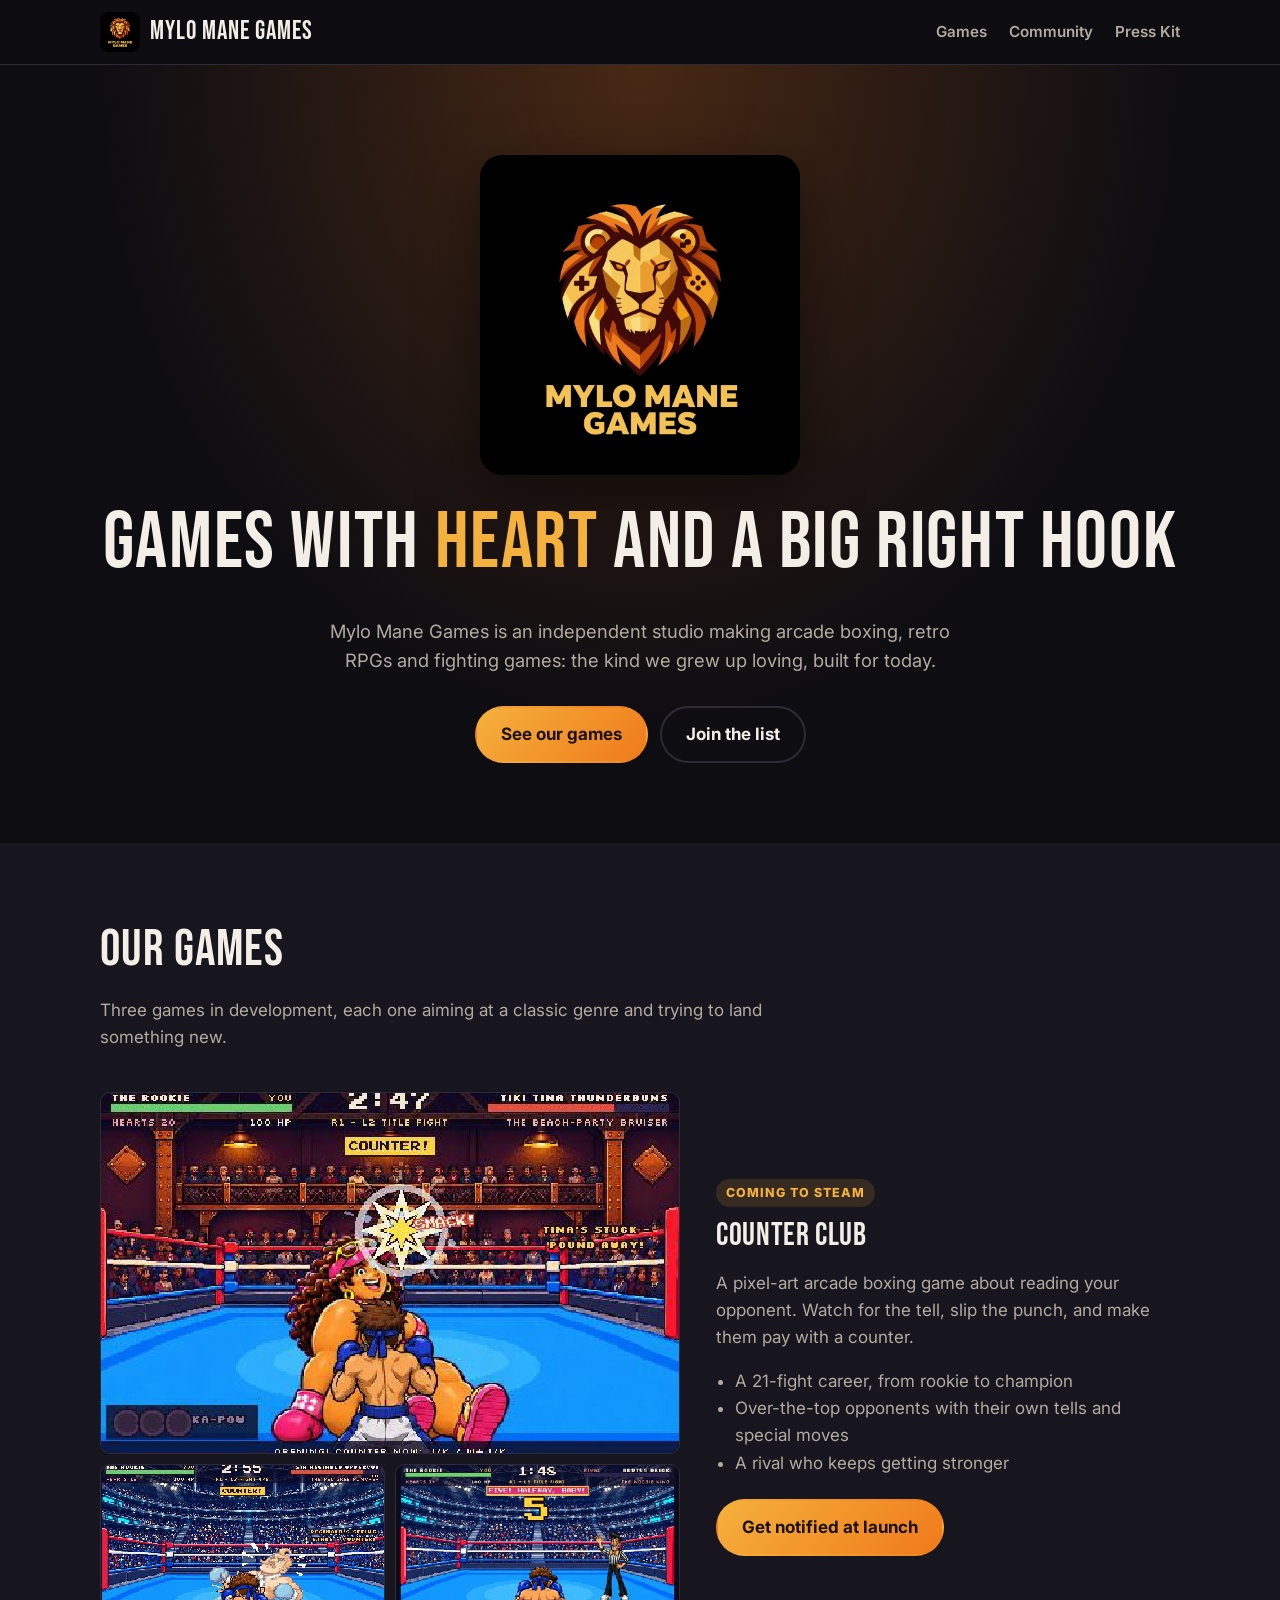
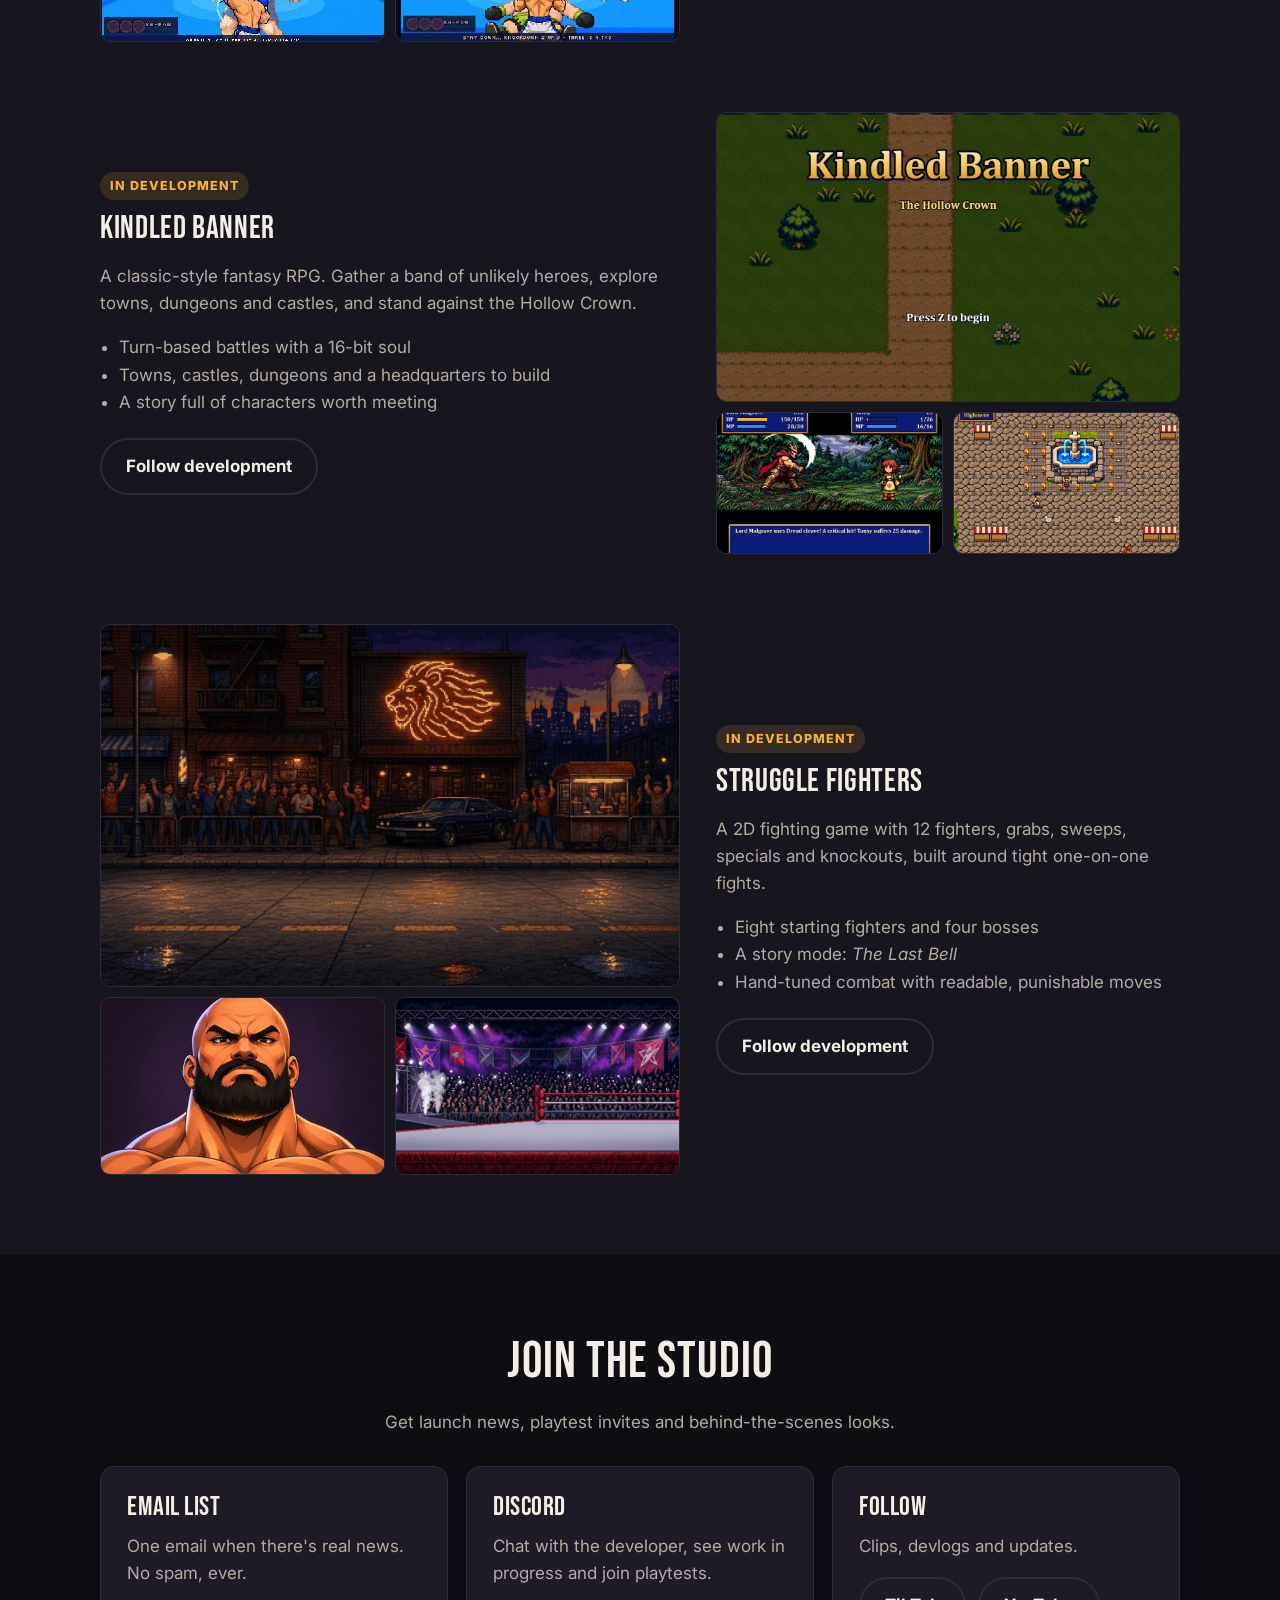
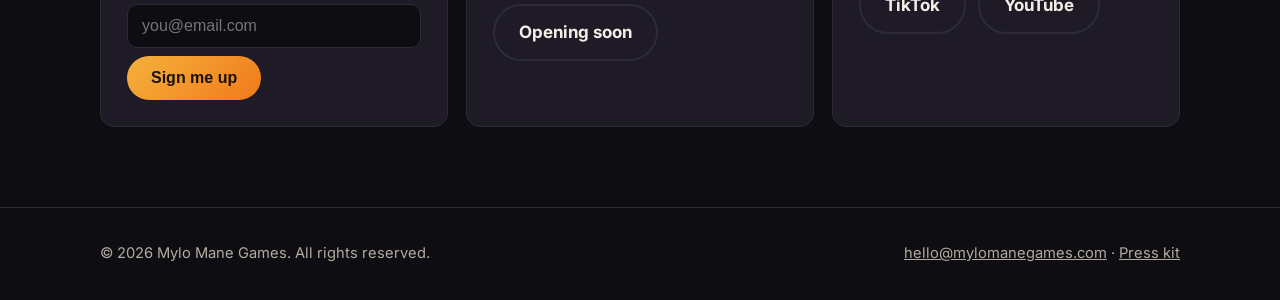
==== index.html @ 2e09aabf "Studio website first draft: home page, press kit, game screenshots Co-Authored-By: Claude Opus 5.5 <" ====
<!doctype html>
<html lang="en">
<head>
  <meta charset="utf-8">
  <meta name="viewport" content="width=device-width, initial-scale=1">
  <title>Mylo Mane Games: Indie Game Studio</title>
  <meta name="description" content="Mylo Mane Games is an indie studio making arcade boxing, retro RPGs and fighting games. Counter Club is coming to Steam.">
  <meta property="og:title" content="Mylo Mane Games">
  <meta property="og:description" content="Indie studio making arcade boxing, retro RPGs and fighting games.">
  <meta property="og:image" content="https://mylomanegames.com/img/cc-1.jpg">
  <link rel="icon" href="img/logo.png">
  <link rel="preconnect" href="https://fonts.googleapis.com">
  <link href="https://fonts.googleapis.com/css2?family=Bebas+Neue&family=Inter:wght@400;600;700;800&display=swap" rel="stylesheet">
  <link rel="stylesheet" href="styles.css">
</head>
<body>
  <header class="nav">
    <div class="wrap">
      <a class="brand" href="#top"><img src="img/logo.png" alt="">Mylo Mane Games</a>
      <nav>
        <a href="#games">Games</a>
        <a href="#join" class="opt">Community</a>
        <a href="presskit.html">Press Kit</a>
      </nav>
    </div>
  </header>

  <main id="top">
    <section class="hero">
      <div class="wrap">
        <img class="logo" src="img/logo.png" alt="Mylo Mane Games logo">
        <h1>Games with <span>heart</span> and a big right hook</h1>
        <p>Mylo Mane Games is an independent studio making arcade boxing, retro RPGs and fighting games: the kind we grew up loving, built for today.</p>
        <div class="btns">
          <a class="btn primary" href="#games">See our games</a>
          <a class="btn ghost" href="#join">Join the list</a>
        </div>
      </div>
    </section>

    <section id="games" class="alt">
      <div class="wrap">
        <h2>Our games</h2>
        <p class="lead">Three games in development, each one aiming at a classic genre and trying to land something new.</p>

        <article class="game">
          <div class="shots">
            <img class="pixel" src="img/cc-1.jpg" alt="Counter Club: the Rookie counters Tiki Tina Thunderbuns">
            <img class="pixel" src="img/cc-2.jpg" alt="Counter Club: landing a counter on Sir Reginald Uppercut">
            <img class="pixel" src="img/cc-3.jpg" alt="Counter Club: a knockdown count in a title fight">
          </div>
          <div>
            <span class="tag">Coming to Steam</span>
            <h3>Counter Club</h3>
            <p>A pixel-art arcade boxing game about reading your opponent. Watch for the tell, slip the punch, and make them pay with a counter.</p>
            <ul>
              <li>A 21-fight career, from rookie to champion</li>
              <li>Over-the-top opponents with their own tells and special moves</li>
              <li>A rival who keeps getting stronger</li>
            </ul>
            <a class="btn primary" href="#join">Get notified at launch</a>
          </div>
        </article>

        <article class="game flip">
          <div class="shots">
            <img src="img/kb-1.jpg" alt="Kindled Banner title screen">
            <img src="img/kb-2.jpg" alt="Kindled Banner: a battle against Lord Malgrave">
            <img src="img/kb-3.jpg" alt="Kindled Banner: the town square of Highmere">
          </div>
          <div>
            <span class="tag">In development</span>
            <h3>Kindled Banner</h3>
            <p>A classic-style fantasy RPG. Gather a band of unlikely heroes, explore towns, dungeons and castles, and stand against the Hollow Crown.</p>
            <ul>
              <li>Turn-based battles with a 16-bit soul</li>
              <li>Towns, castles, dungeons and a headquarters to build</li>
              <li>A story full of characters worth meeting</li>
            </ul>
            <a class="btn ghost" href="#join">Follow development</a>
          </div>
        </article>

        <article class="game">
          <div class="shots">
            <img src="img/sf-1.jpg" alt="Struggle Fighters stage">
            <img src="img/sf-2.jpg" alt="Mylo Mane, Struggle Fighters">
            <img src="img/sf-3.jpg" alt="Struggle Fighters stage">
          </div>
          <div>
            <span class="tag">In development</span>
            <h3>Struggle Fighters</h3>
            <p>A 2D fighting game with 12 fighters, grabs, sweeps, specials and knockouts, built around tight one-on-one fights.</p>
            <ul>
              <li>Eight starting fighters and four bosses</li>
              <li>A story mode: <em>The Last Bell</em></li>
              <li>Hand-tuned combat with readable, punishable moves</li>
            </ul>
            <a class="btn ghost" href="#join">Follow development</a>
          </div>
        </article>
      </div>
    </section>

    <section id="join" class="join">
      <div class="wrap">
        <h2>Join the studio</h2>
        <p class="lead" style="margin:0 auto">Get launch news, playtest invites and behind-the-scenes looks.</p>
        <div class="join-grid">
          <div class="panel">
            <h3>Email list</h3>
            <p>One email when there's real news. No spam, ever.</p>
            <!-- SIGNUP-FORM: replace with the email service form once the account exists -->
            <form class="signup" action="mailto:hello@mylomanegames.com?subject=Add%20me%20to%20the%20list" method="post" enctype="text/plain">
              <input type="email" name="email" placeholder="you@email.com" required aria-label="Email address">
              <button class="btn primary" type="submit">Sign me up</button>
            </form>
          </div>
          <div class="panel">
            <h3>Discord</h3>
            <p>Chat with the developer, see work in progress and join playtests.</p>
            <!-- DISCORD-LINK -->
            <a class="btn ghost" href="#" aria-disabled="true">Opening soon</a>
          </div>
          <div class="panel">
            <h3>Follow</h3>
            <p>Clips, devlogs and updates.</p>
            <div class="btns" style="justify-content:flex-start">
              <a class="btn ghost" href="https://www.tiktok.com/" rel="noopener">TikTok</a>
              <a class="btn ghost" href="https://www.youtube.com/" rel="noopener">YouTube</a>
            </div>
          </div>
        </div>
      </div>
    </section>
  </main>

  <footer>
    <div class="wrap">
      <span>© 2026 Mylo Mane Games. All rights reserved.</span>
      <span><a href="mailto:hello@mylomanegames.com">hello@mylomanegames.com</a> · <a href="presskit.html">Press kit</a></span>
    </div>
  </footer>
</body>
</html>
---- styles.css ----
:root {
  --bg: #0e0d12;
  --bg2: #17151d;
  --card: #1e1b26;
  --line: #2e2a38;
  --text: #f3eee6;
  --muted: #b3aba0;
  --gold: #f5b13d;
  --orange: #f07a1a;
  --radius: 14px;
}
* { box-sizing: border-box; }
html { scroll-behavior: smooth; }
body {
  margin: 0; background: var(--bg); color: var(--text);
  font-family: "Inter", system-ui, -apple-system, Segoe UI, Roboto, sans-serif;
  line-height: 1.6; font-size: 17px;
}
img { max-width: 100%; display: block; }
a { color: var(--gold); }
h1, h2, h3 { font-family: "Bebas Neue", "Inter", sans-serif; letter-spacing: .02em; line-height: 1.05; margin: 0 0 .4em; font-weight: 400; }
h2 { font-size: clamp(2.2rem, 5vw, 3.2rem); }
h3 { font-size: 2rem; }
.wrap { max-width: 1120px; margin: 0 auto; padding: 0 20px; }

/* nav */
.nav { position: sticky; top: 0; z-index: 10; background: rgba(14,13,18,.88); backdrop-filter: blur(10px); border-bottom: 1px solid var(--line); }
.nav .wrap { display: flex; align-items: center; justify-content: space-between; height: 64px; gap: 16px; }
.brand { display: flex; align-items: center; gap: 10px; text-decoration: none; color: var(--text); font-family: "Bebas Neue", sans-serif; font-size: 1.6rem; letter-spacing: .04em; }
.brand img { width: 40px; height: 40px; border-radius: 8px; object-fit: cover; }
.nav nav { display: flex; gap: 22px; }
.nav nav a { color: var(--muted); text-decoration: none; font-weight: 600; font-size: .95rem; }
.nav nav a:hover { color: var(--text); }
@media (max-width: 640px) { .nav nav a.opt { display: none; } .nav nav { gap: 14px; } }

/* hero */
.hero { position: relative; overflow: hidden; padding: 90px 0 80px; text-align: center;
  background: radial-gradient(ellipse at 50% 0%, rgba(240,122,26,.25), transparent 60%), var(--bg); }
.hero .logo { width: min(320px, 70vw); margin: 0 auto 26px; border-radius: 22px; box-shadow: 0 20px 60px rgba(0,0,0,.5); }
.hero h1 { font-size: clamp(2.8rem, 8vw, 5rem); }
.hero h1 span { color: var(--gold); }
.hero p { color: var(--muted); max-width: 620px; margin: 0 auto 30px; font-size: 1.15rem; }
.btns { display: flex; gap: 12px; justify-content: center; flex-wrap: wrap; }
.btn { display: inline-block; padding: 13px 24px; border-radius: 999px; font-weight: 700; text-decoration: none; border: 2px solid transparent; }
.btn.primary { background: linear-gradient(135deg, var(--gold), var(--orange)); color: #1a1208; }
.btn.ghost { border-color: var(--line); color: var(--text); }
.btn.ghost:hover { border-color: var(--gold); }

/* sections */
section { padding: 80px 0; }
.alt { background: var(--bg2); }
.lead { color: var(--muted); max-width: 680px; margin-bottom: 40px; }

/* game cards */
.game { display: grid; grid-template-columns: 1.25fr 1fr; gap: 36px; align-items: center; margin-bottom: 70px; }
.game:last-child { margin-bottom: 0; }
.game.flip .shots { order: 2; }
@media (max-width: 860px) { .game { grid-template-columns: 1fr; } .game.flip .shots { order: 0; } }
.shots { display: grid; grid-template-columns: 1fr 1fr; gap: 10px; }
.shots img { border-radius: 10px; border: 1px solid var(--line); width: 100%; aspect-ratio: 16/10; object-fit: cover; }
.shots img:first-child { grid-column: span 2; }
.shots img.pixel { image-rendering: pixelated; }
.tag { display: inline-block; font-size: .78rem; font-weight: 800; text-transform: uppercase; letter-spacing: .08em; padding: 4px 10px; border-radius: 999px; background: rgba(245,177,61,.14); color: var(--gold); margin-bottom: 12px; }
.game p { color: var(--muted); }
.game ul { color: var(--muted); padding-left: 1.1em; margin: 0 0 22px; }

/* join */
.join { text-align: center; }
.join-grid { display: grid; grid-template-columns: repeat(auto-fit, minmax(260px, 1fr)); gap: 18px; margin-top: 30px; text-align: left; }
.panel { background: var(--card); border: 1px solid var(--line); border-radius: var(--radius); padding: 26px; }
.panel h3 { font-size: 1.7rem; }
.panel p { color: var(--muted); margin-top: 0; }
form.signup { display: flex; gap: 8px; flex-wrap: wrap; }
form.signup input { flex: 1 1 180px; padding: 12px 14px; border-radius: 10px; border: 1px solid var(--line); background: var(--bg); color: var(--text); font-size: 1rem; }
form.signup button { border: 0; cursor: pointer; font-size: 1rem; }

footer { border-top: 1px solid var(--line); padding: 34px 0; color: var(--muted); font-size: .92rem; }
footer .wrap { display: flex; justify-content: space-between; flex-wrap: wrap; gap: 14px; }
footer a { color: var(--muted); }

/* press kit */
.facts { display: grid; grid-template-columns: 200px 1fr; gap: 10px 24px; margin: 0 0 30px; }
.facts dt { color: var(--muted); font-weight: 700; }
.facts dd { margin: 0; }
@media (max-width: 600px) { .facts { grid-template-columns: 1fr; } .facts dd { margin-bottom: 10px; } }
.gallery { display: grid; grid-template-columns: repeat(auto-fill, minmax(240px, 1fr)); gap: 12px; }
.gallery a img { border-radius: 10px; border: 1px solid var(--line); aspect-ratio: 16/10; object-fit: cover; width: 100%; }
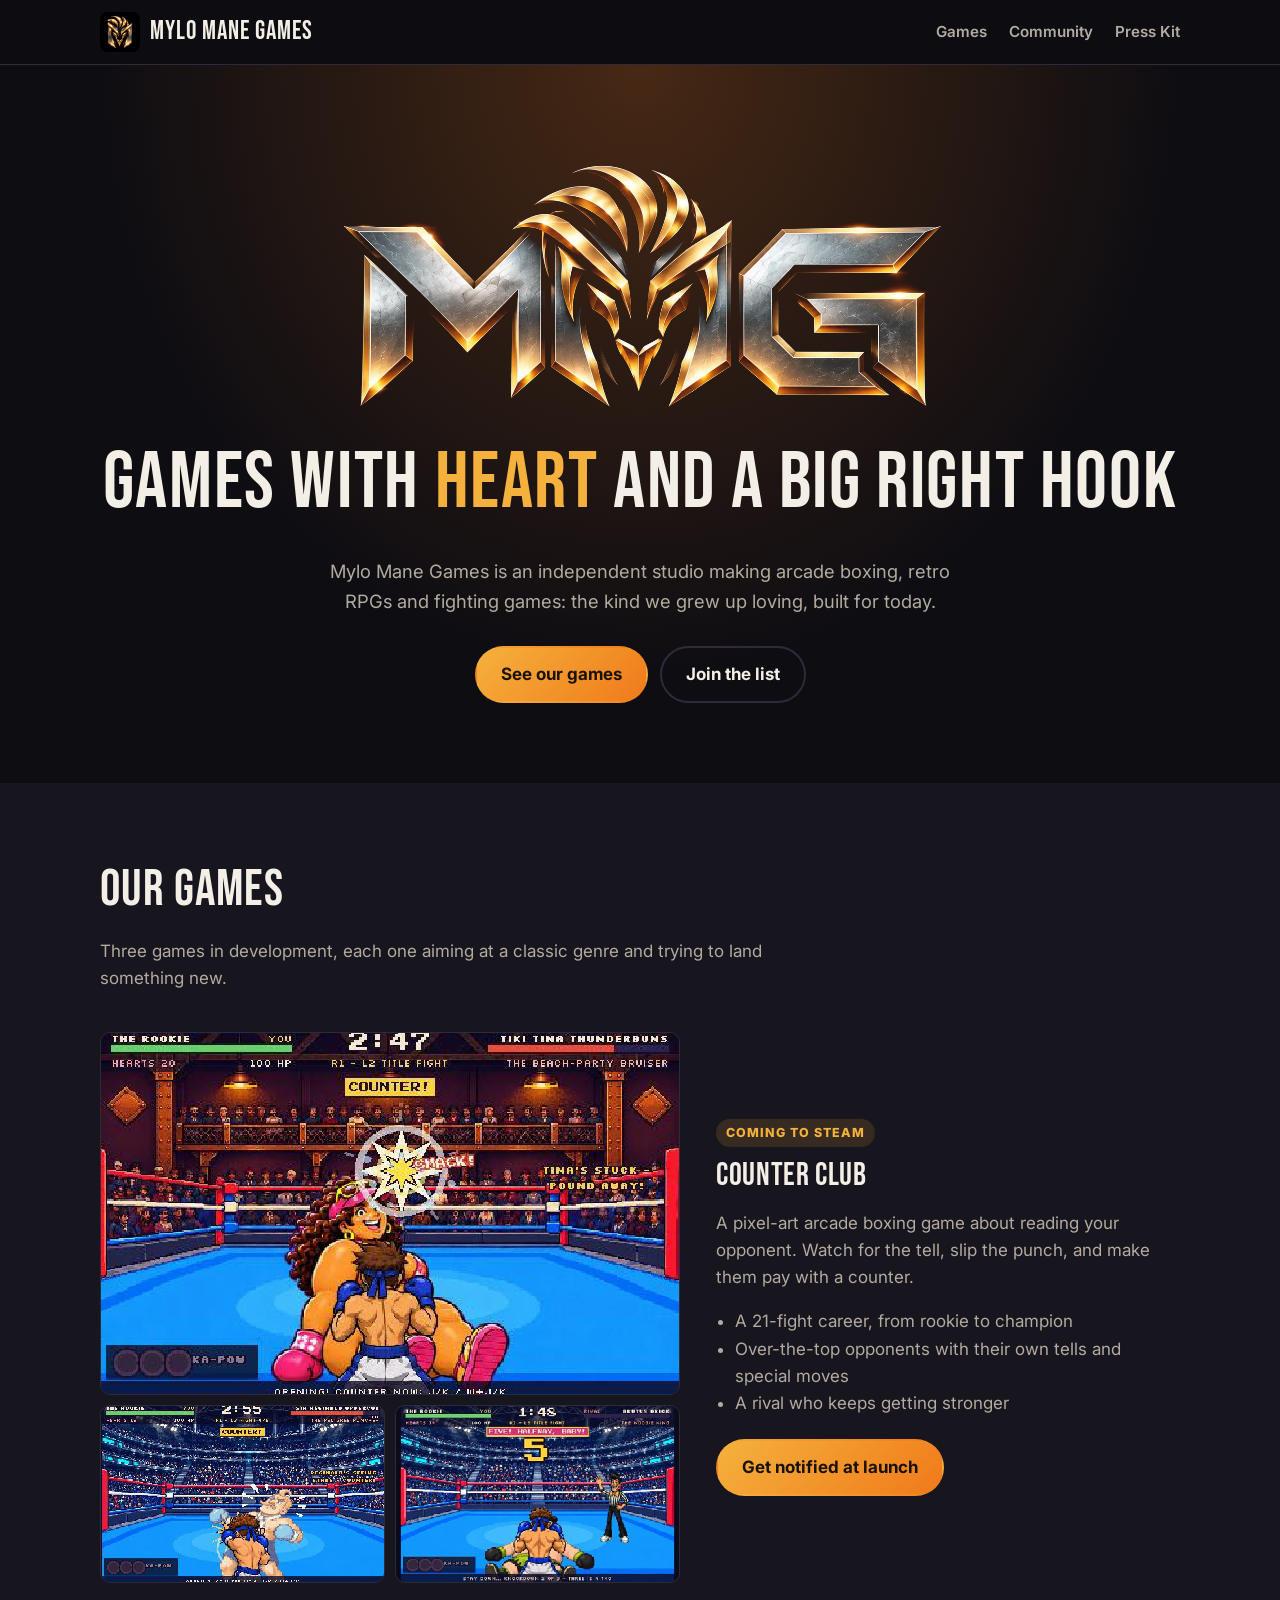
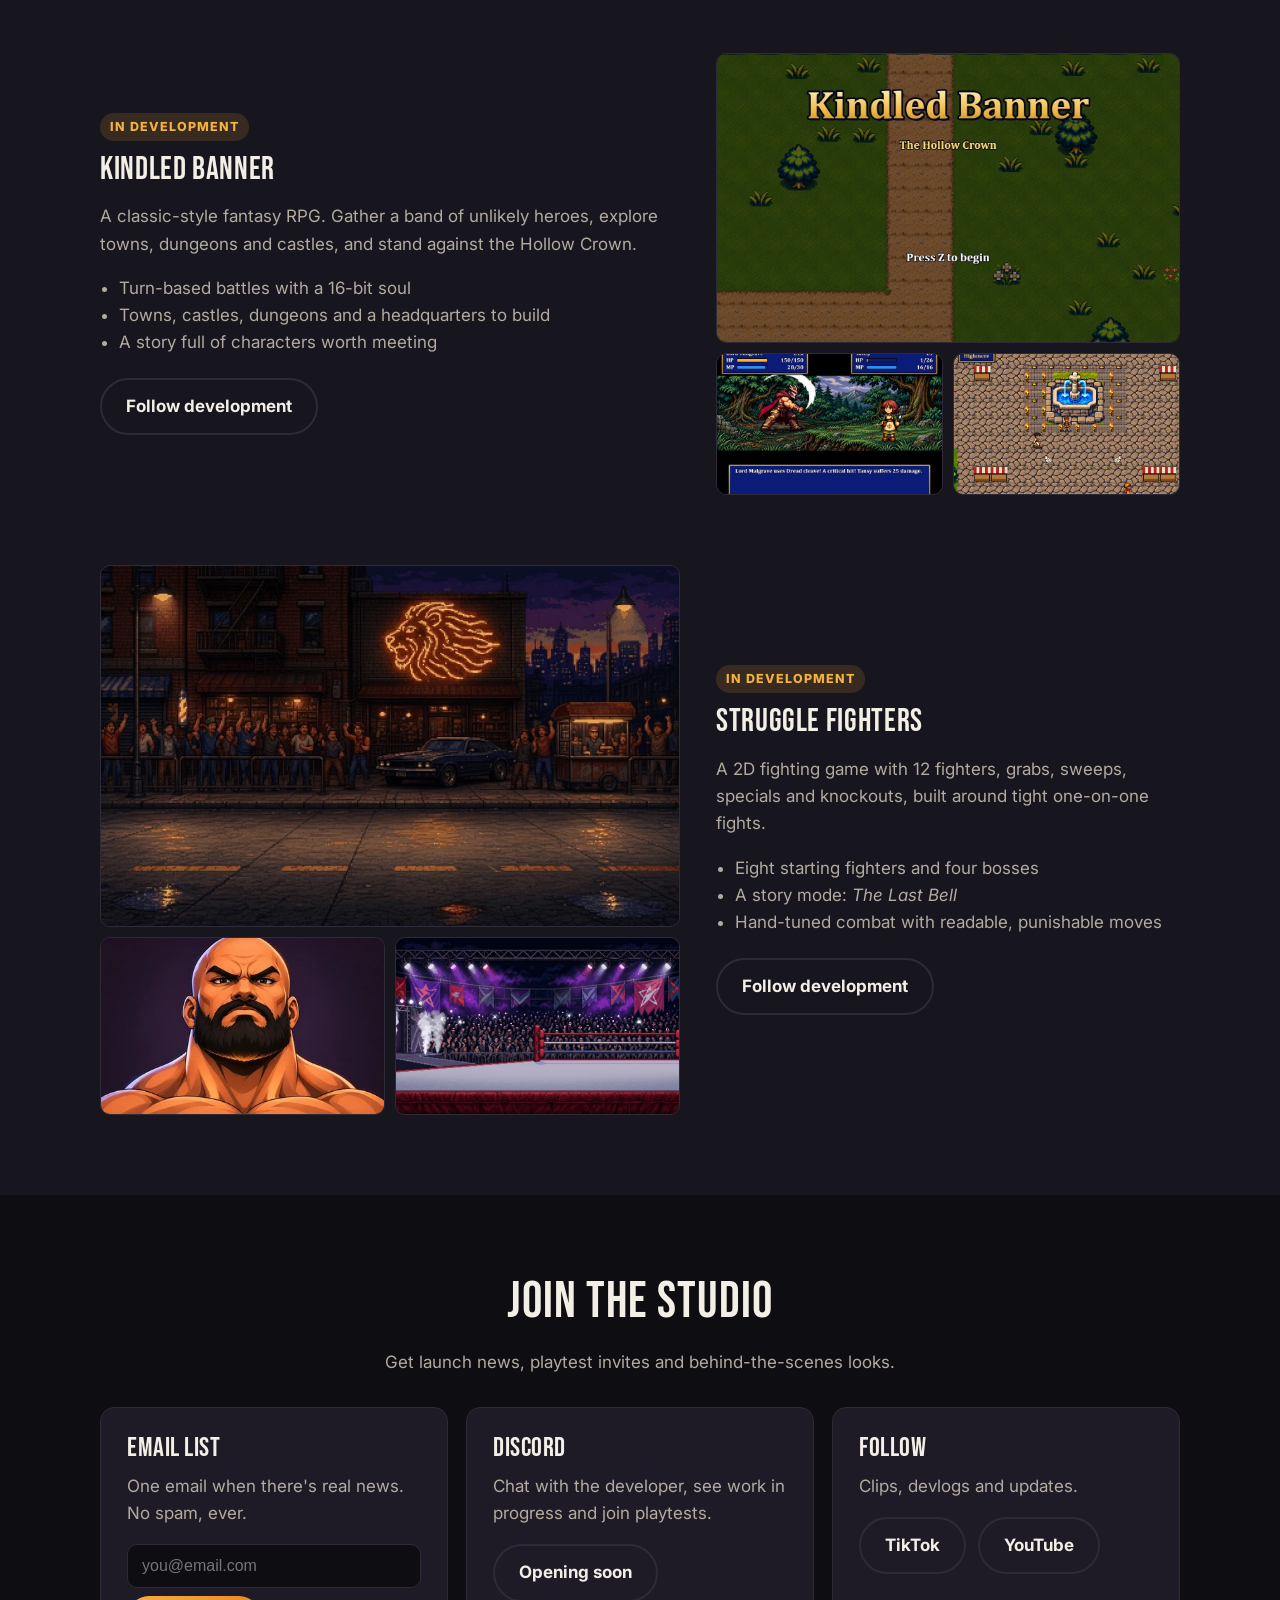
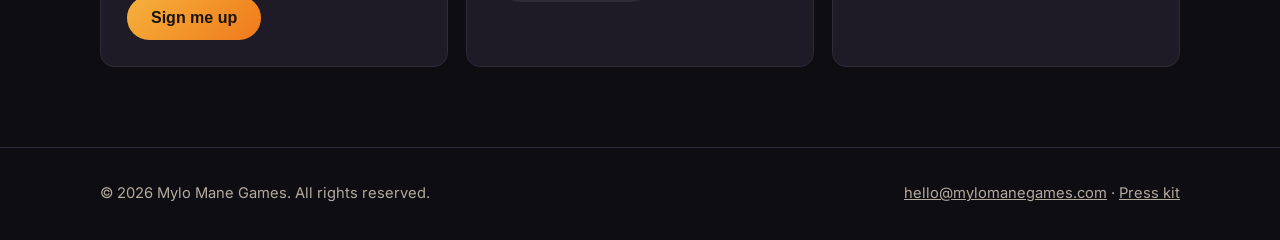
==== commit 66b6124e: "Use the official MMG logo and lion-M icon Co-Authored-By: Claude Opus 5.5 <noreply@anthropic.com>" ====
--- a/index.html
+++ b/index.html
@@ -8,7 +8,8 @@
   <meta property="og:title" content="Mylo Mane Games">
   <meta property="og:description" content="Indie studio making arcade boxing, retro RPGs and fighting games.">
   <meta property="og:image" content="https://mylomanegames.com/img/cc-1.jpg">
-  <link rel="icon" href="img/logo.png">
+  <link rel="icon" href="img/favicon.png">
+  <link rel="apple-touch-icon" href="img/apple-touch-icon.png">
   <link rel="preconnect" href="https://fonts.googleapis.com">
   <link href="https://fonts.googleapis.com/css2?family=Bebas+Neue&family=Inter:wght@400;600;700;800&display=swap" rel="stylesheet">
   <link rel="stylesheet" href="styles.css">
@@ -16,7 +17,7 @@
 <body>
   <header class="nav">
     <div class="wrap">
-      <a class="brand" href="#top"><img src="img/logo.png" alt="">Mylo Mane Games</a>
+      <a class="brand" href="#top"><img src="img/icon.png" alt="">Mylo Mane Games</a>
       <nav>
         <a href="#games">Games</a>
         <a href="#join" class="opt">Community</a>
@@ -28,7 +29,7 @@
   <main id="top">
     <section class="hero">
       <div class="wrap">
-        <img class="logo" src="img/logo.png" alt="Mylo Mane Games logo">
+        <img class="logo" src="img/logo-wide.jpg" alt="Mylo Mane Games logo">
         <h1>Games with <span>heart</span> and a big right hook</h1>
         <p>Mylo Mane Games is an independent studio making arcade boxing, retro RPGs and fighting games: the kind we grew up loving, built for today.</p>
         <div class="btns">
--- a/styles.css
+++ b/styles.css
@@ -36,7 +36,7 @@
 /* hero */
 .hero { position: relative; overflow: hidden; padding: 90px 0 80px; text-align: center;
   background: radial-gradient(ellipse at 50% 0%, rgba(240,122,26,.25), transparent 60%), var(--bg); }
-.hero .logo { width: min(320px, 70vw); margin: 0 auto 26px; border-radius: 22px; box-shadow: 0 20px 60px rgba(0,0,0,.5); }
+.hero .logo { width: min(620px, 92vw); margin: 0 auto 26px; mix-blend-mode: lighten; }
 .hero h1 { font-size: clamp(2.8rem, 8vw, 5rem); }
 .hero h1 span { color: var(--gold); }
 .hero p { color: var(--muted); max-width: 620px; margin: 0 auto 30px; font-size: 1.15rem; }
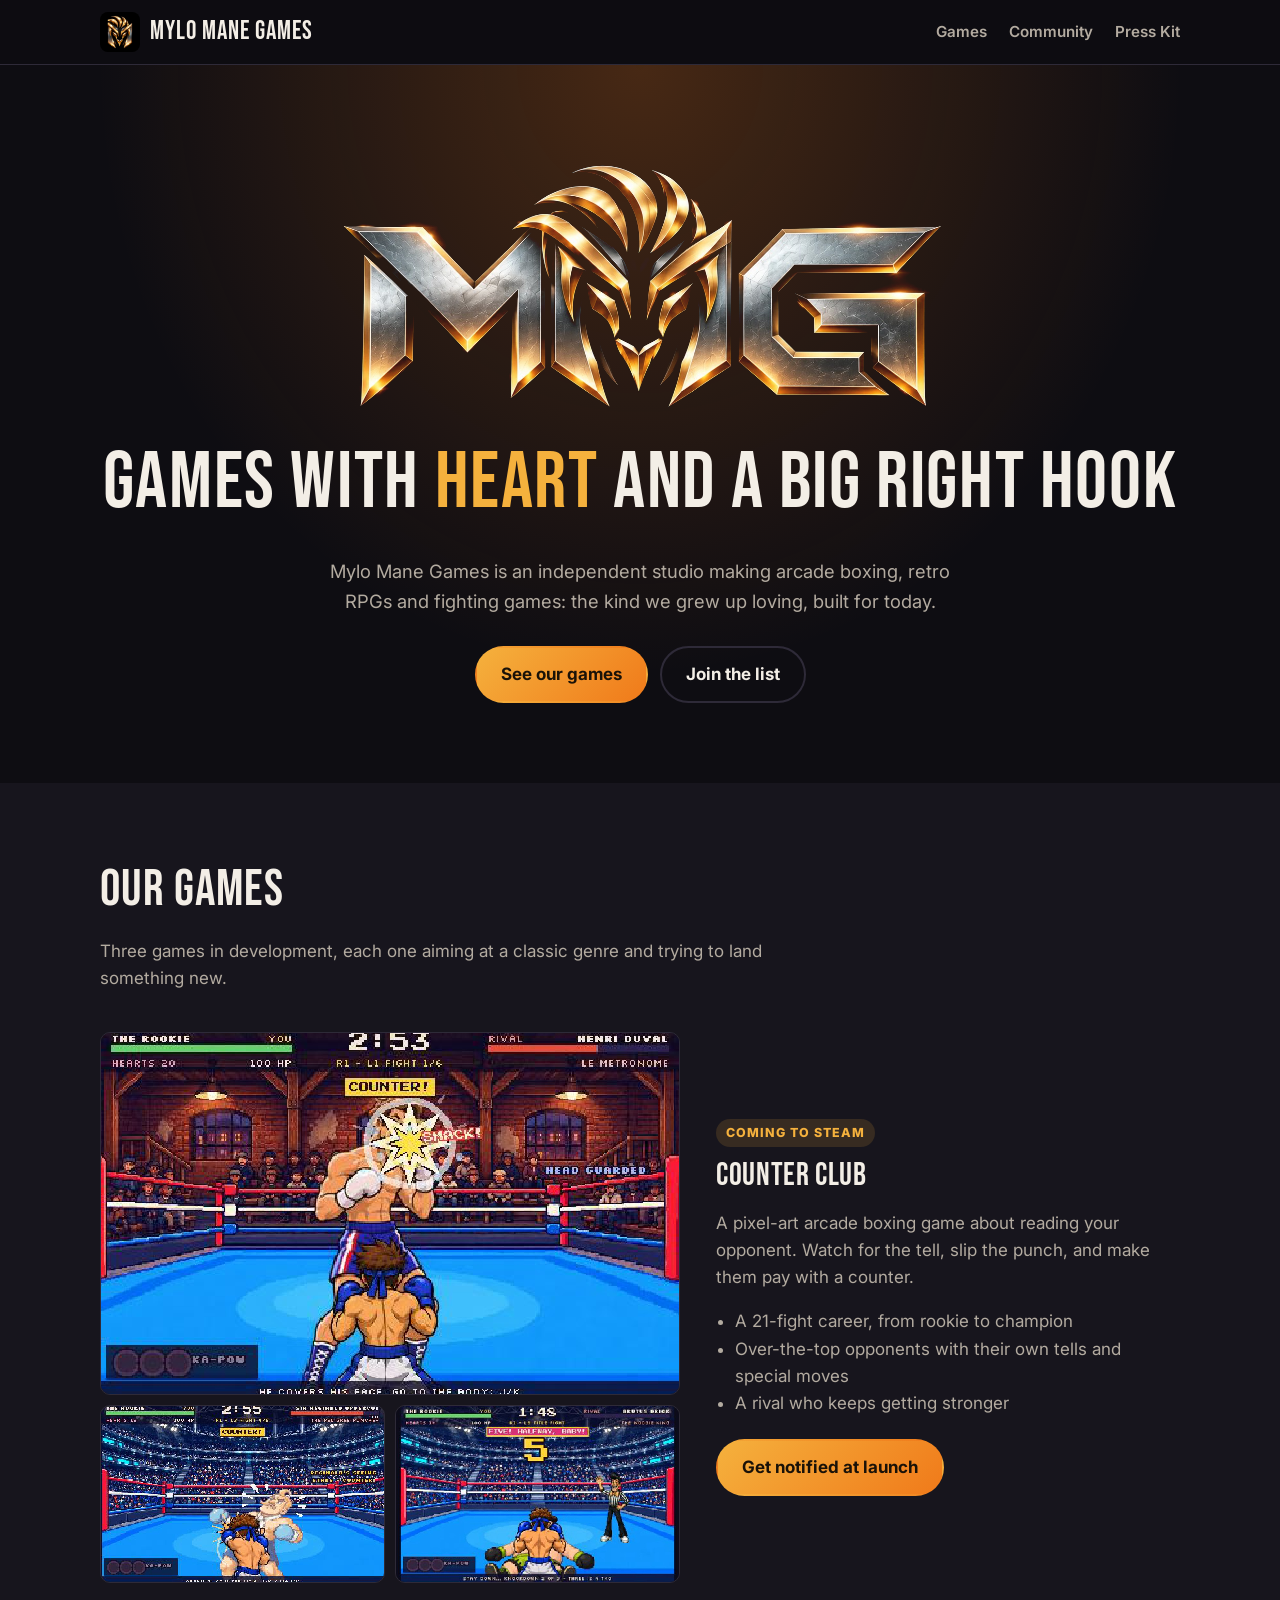
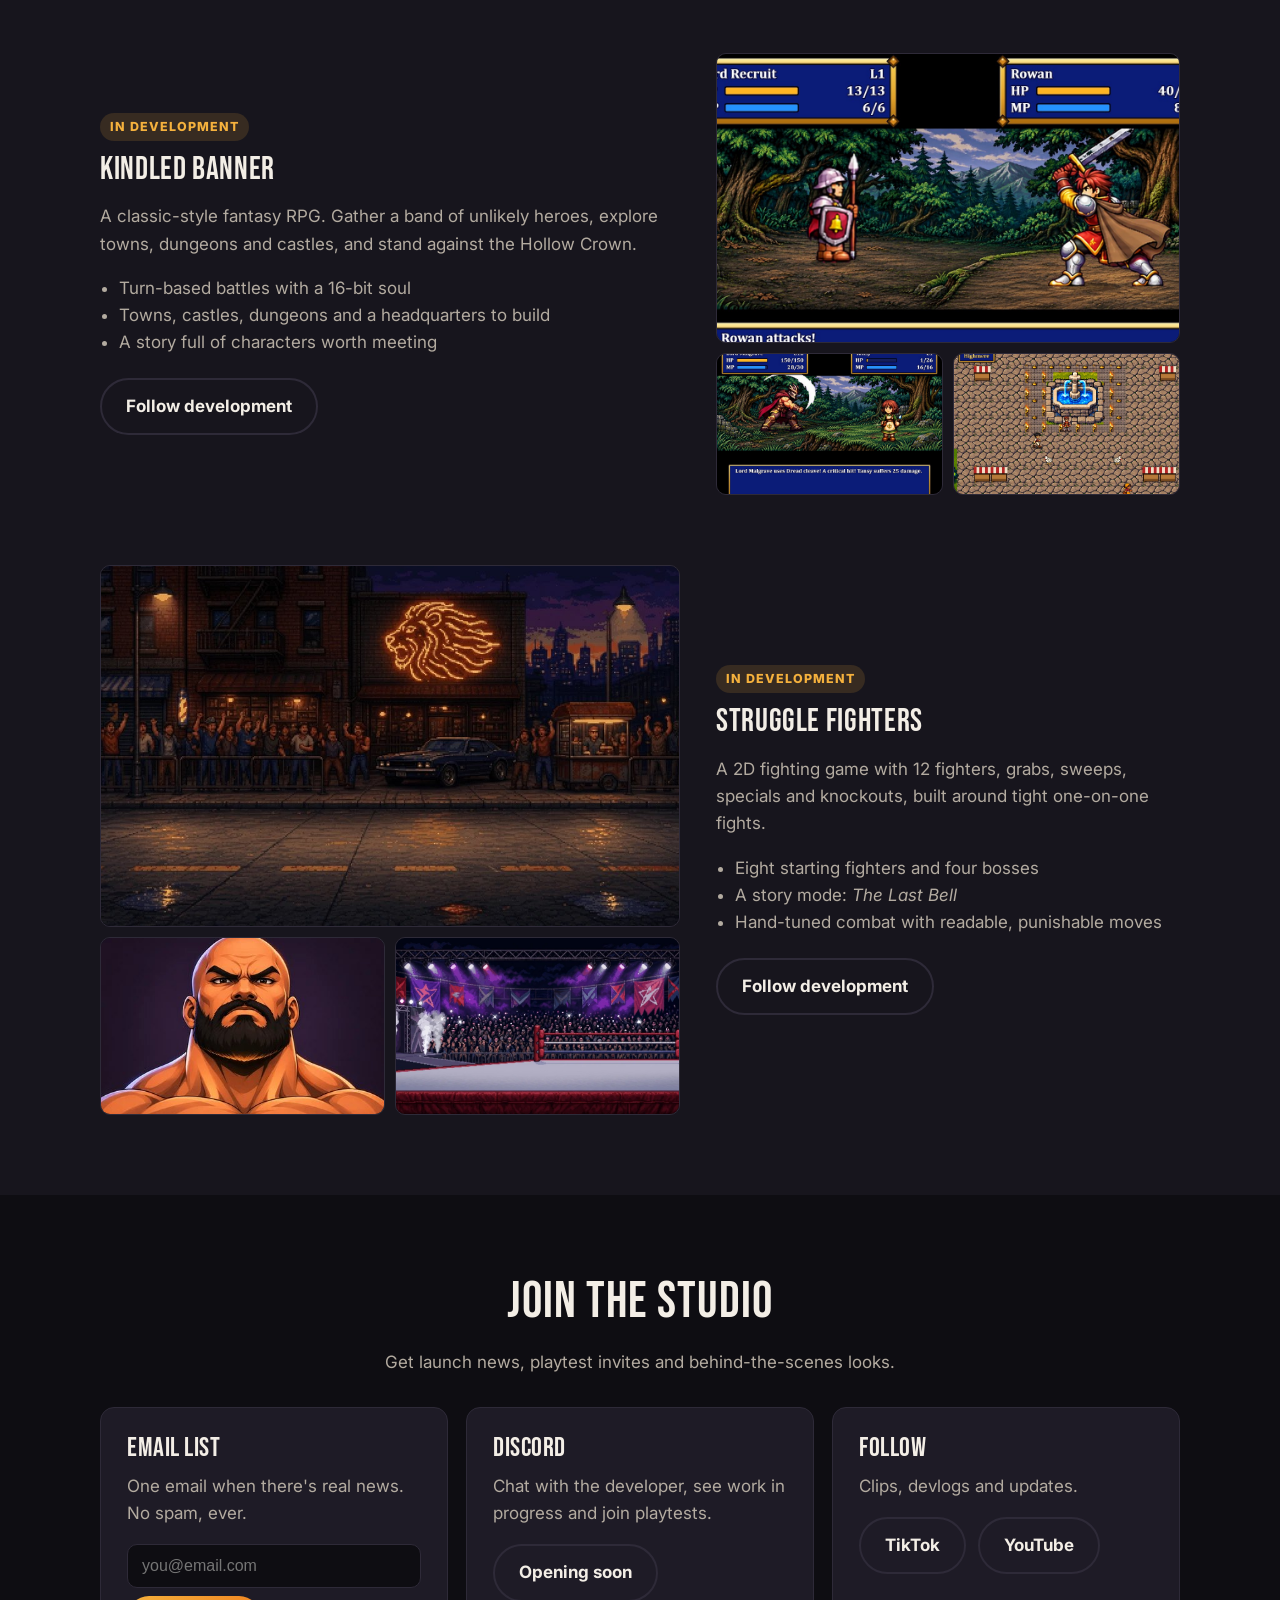
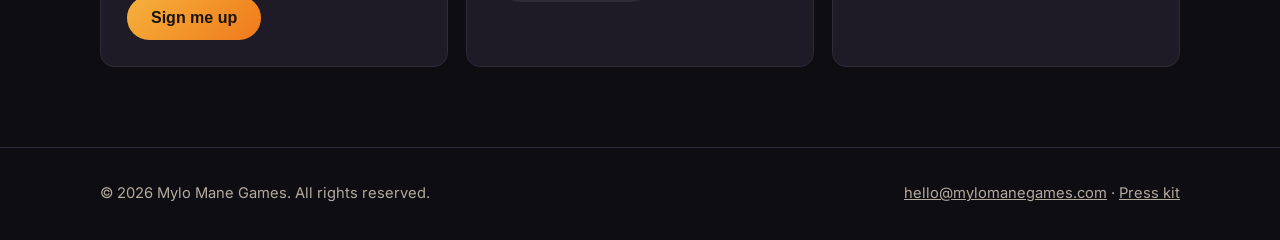
==== commit 50dfddaf: "Swap Counter Club and Kindled Banner lead images Counter Club now leads with the first fight (Henri " ====
--- a/index.html
+++ b/index.html
@@ -46,7 +46,7 @@
 
         <article class="game">
           <div class="shots">
-            <img class="pixel" src="img/cc-1.jpg" alt="Counter Club: the Rookie counters Tiki Tina Thunderbuns">
+            <img class="pixel" src="img/cc-1.jpg" alt="Counter Club: the Rookie lands a counter on Henri Duval">
             <img class="pixel" src="img/cc-2.jpg" alt="Counter Club: landing a counter on Sir Reginald Uppercut">
             <img class="pixel" src="img/cc-3.jpg" alt="Counter Club: a knockdown count in a title fight">
           </div>
@@ -65,7 +65,7 @@
 
         <article class="game flip">
           <div class="shots">
-            <img src="img/kb-1.jpg" alt="Kindled Banner title screen">
+            <img src="img/kb-1.jpg" alt="Kindled Banner: Rowan swings his sword in battle">
             <img src="img/kb-2.jpg" alt="Kindled Banner: a battle against Lord Malgrave">
             <img src="img/kb-3.jpg" alt="Kindled Banner: the town square of Highmere">
           </div>
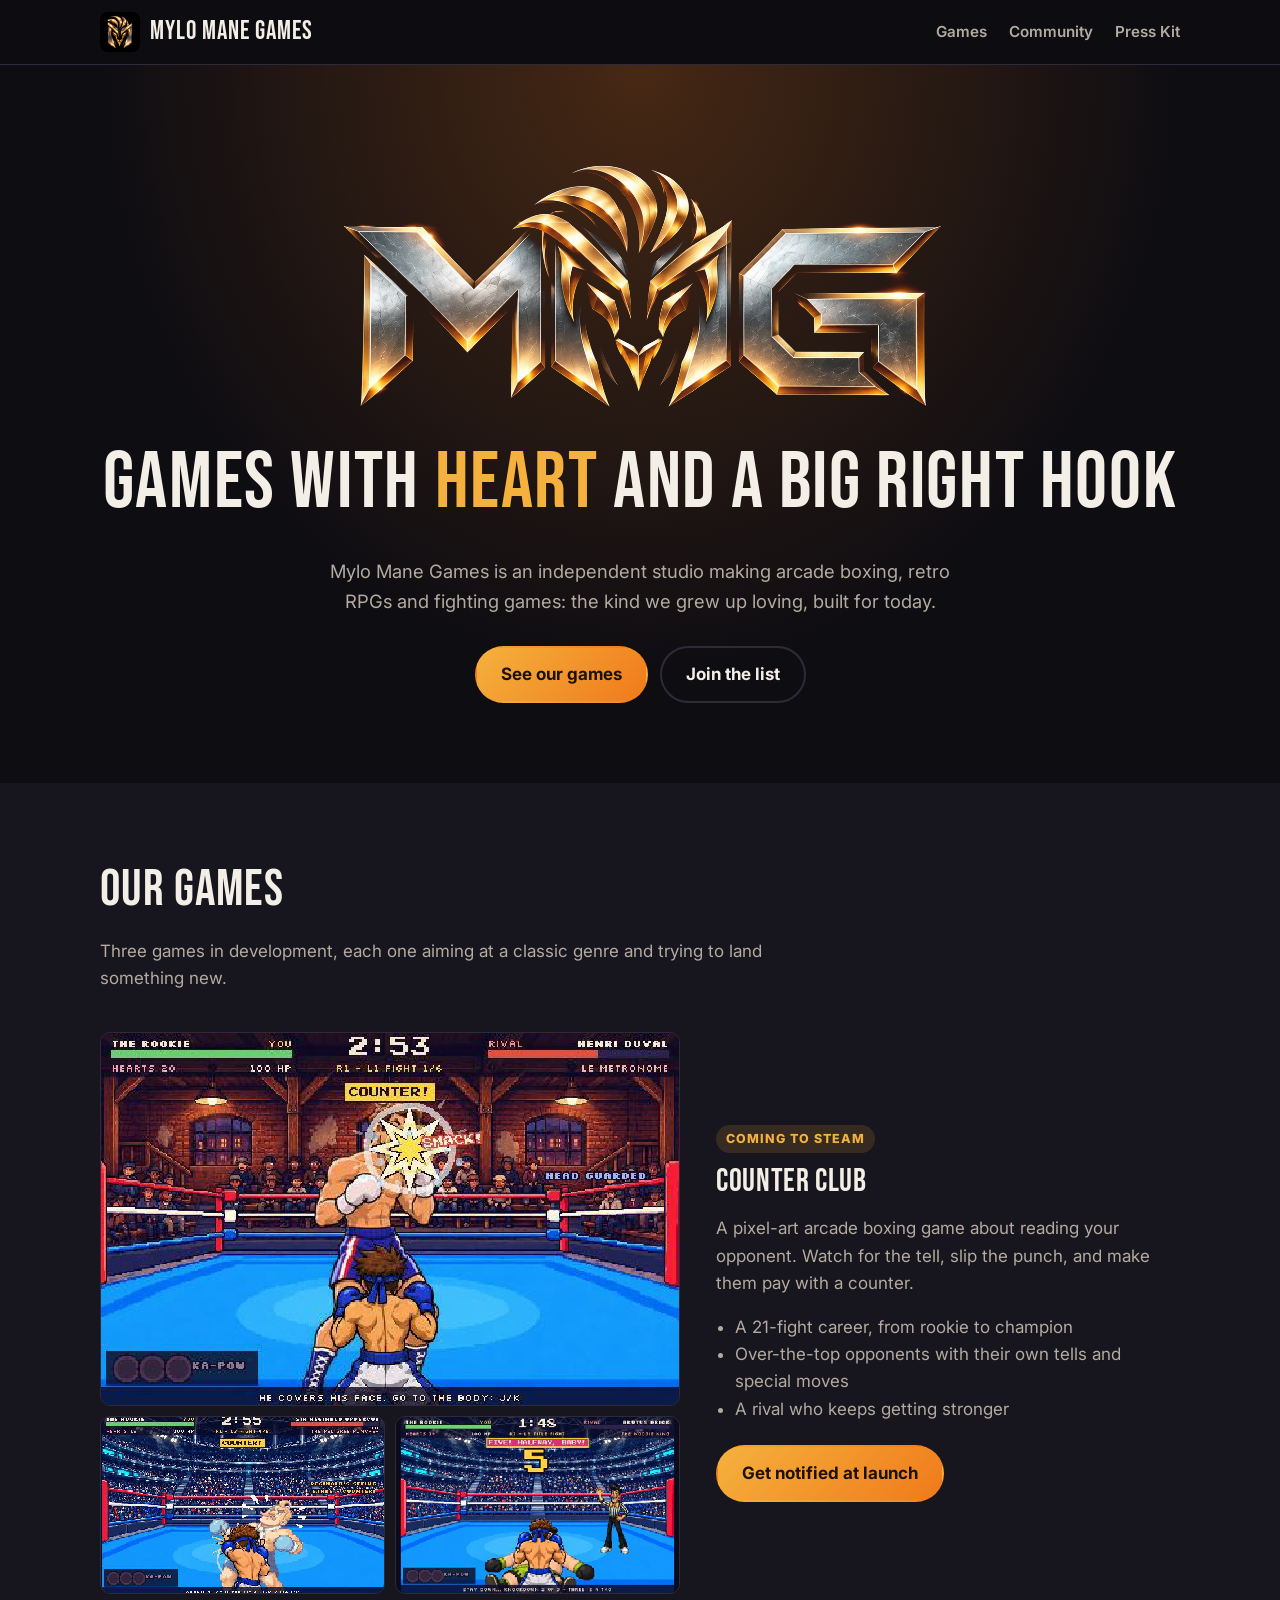
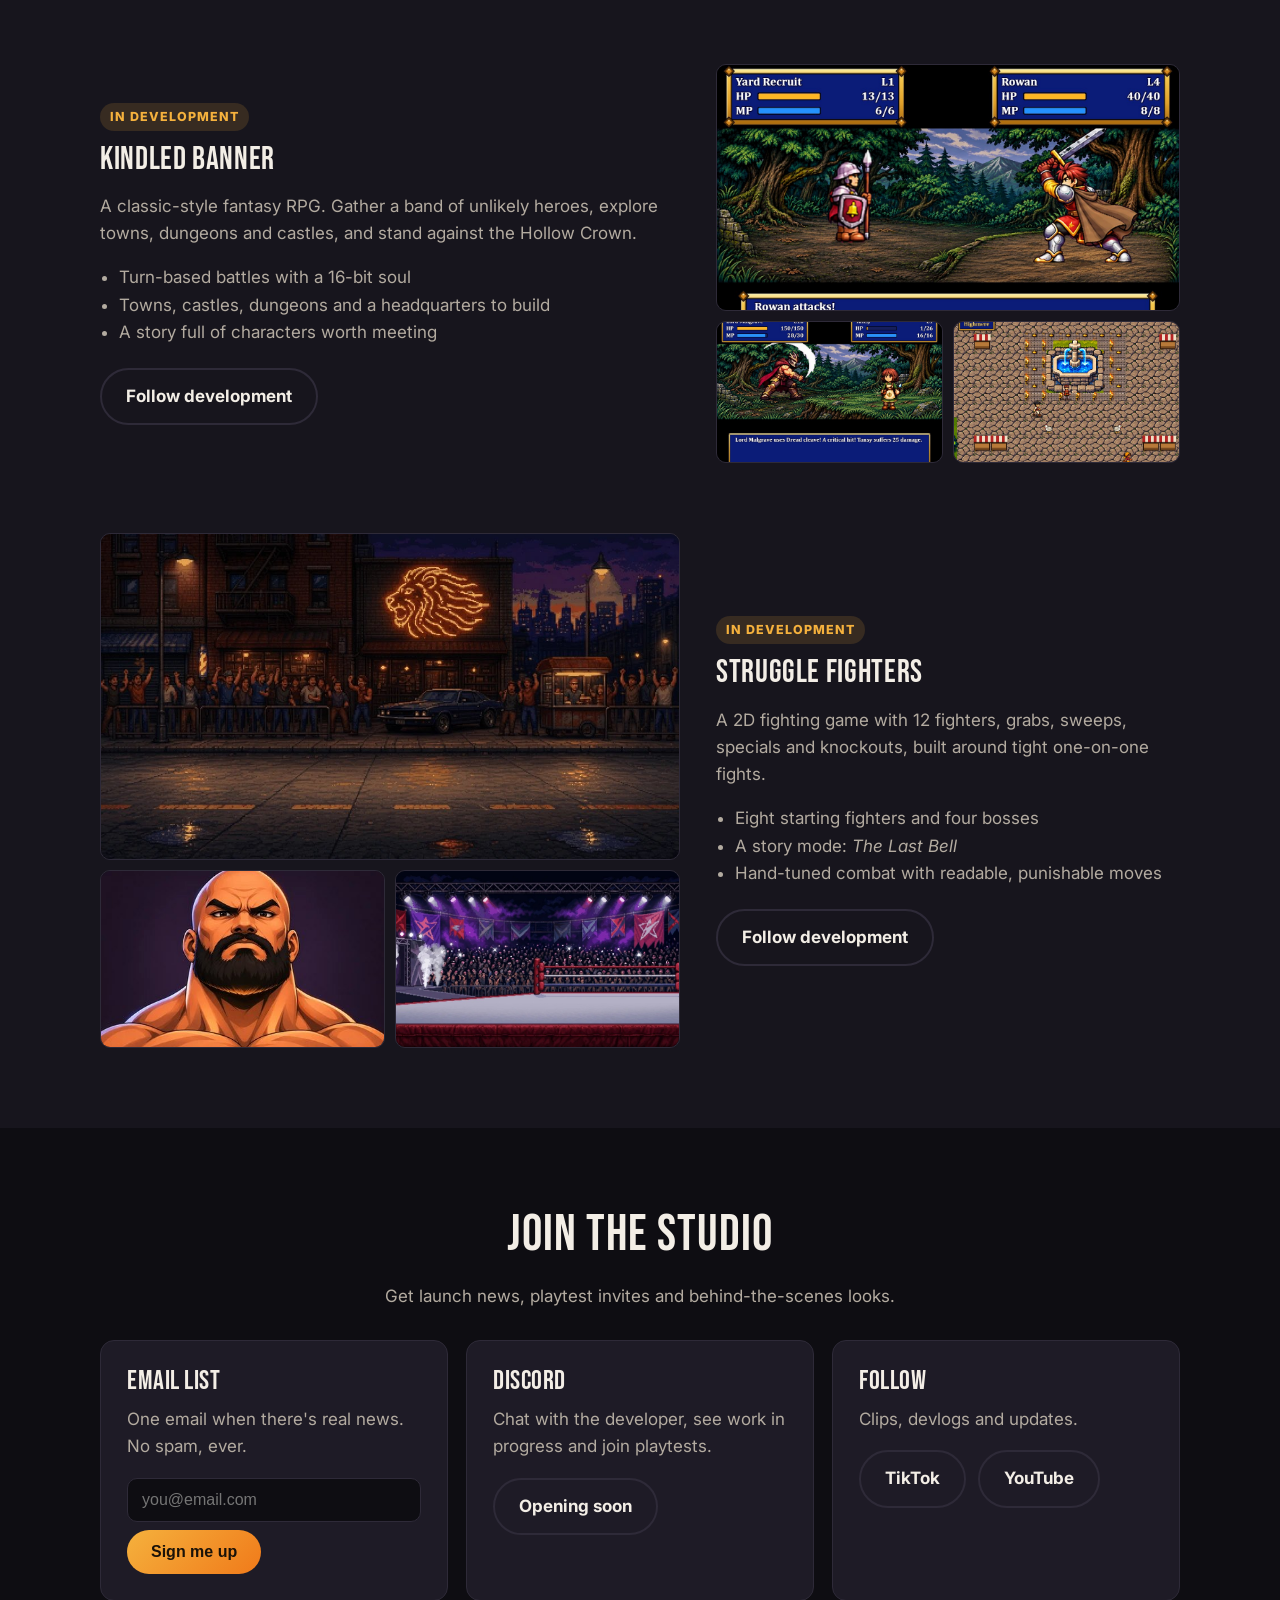
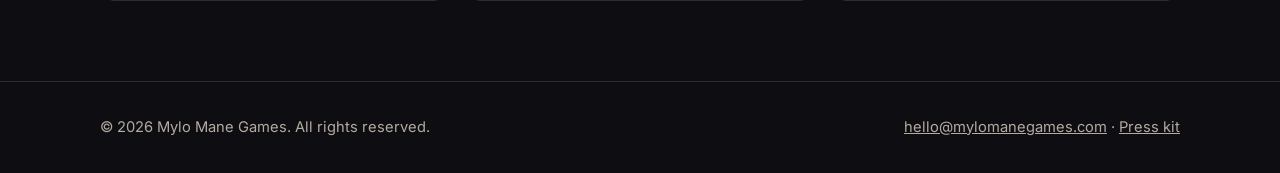
==== commit b0caea61: "Version the stylesheet link so browsers pick up style changes Co-Authored-By: Claude Opus 5.5 <norep" ====
--- a/index.html
+++ b/index.html
@@ -12,7 +12,7 @@
   <link rel="apple-touch-icon" href="img/apple-touch-icon.png">
   <link rel="preconnect" href="https://fonts.googleapis.com">
   <link href="https://fonts.googleapis.com/css2?family=Bebas+Neue&family=Inter:wght@400;600;700;800&display=swap" rel="stylesheet">
-  <link rel="stylesheet" href="styles.css">
+  <link rel="stylesheet" href="styles.css?v=2">
 </head>
 <body>
   <header class="nav">
--- a/styles.css
+++ b/styles.css
@@ -58,7 +58,7 @@
 @media (max-width: 860px) { .game { grid-template-columns: 1fr; } .game.flip .shots { order: 0; } }
 .shots { display: grid; grid-template-columns: 1fr 1fr; gap: 10px; }
 .shots img { border-radius: 10px; border: 1px solid var(--line); width: 100%; aspect-ratio: 16/10; object-fit: cover; }
-.shots img:first-child { grid-column: span 2; }
+.shots img:first-child { grid-column: span 2; aspect-ratio: auto; }
 .shots img.pixel { image-rendering: pixelated; }
 .tag { display: inline-block; font-size: .78rem; font-weight: 800; text-transform: uppercase; letter-spacing: .08em; padding: 4px 10px; border-radius: 999px; background: rgba(245,177,61,.14); color: var(--gold); margin-bottom: 12px; }
 .game p { color: var(--muted); }
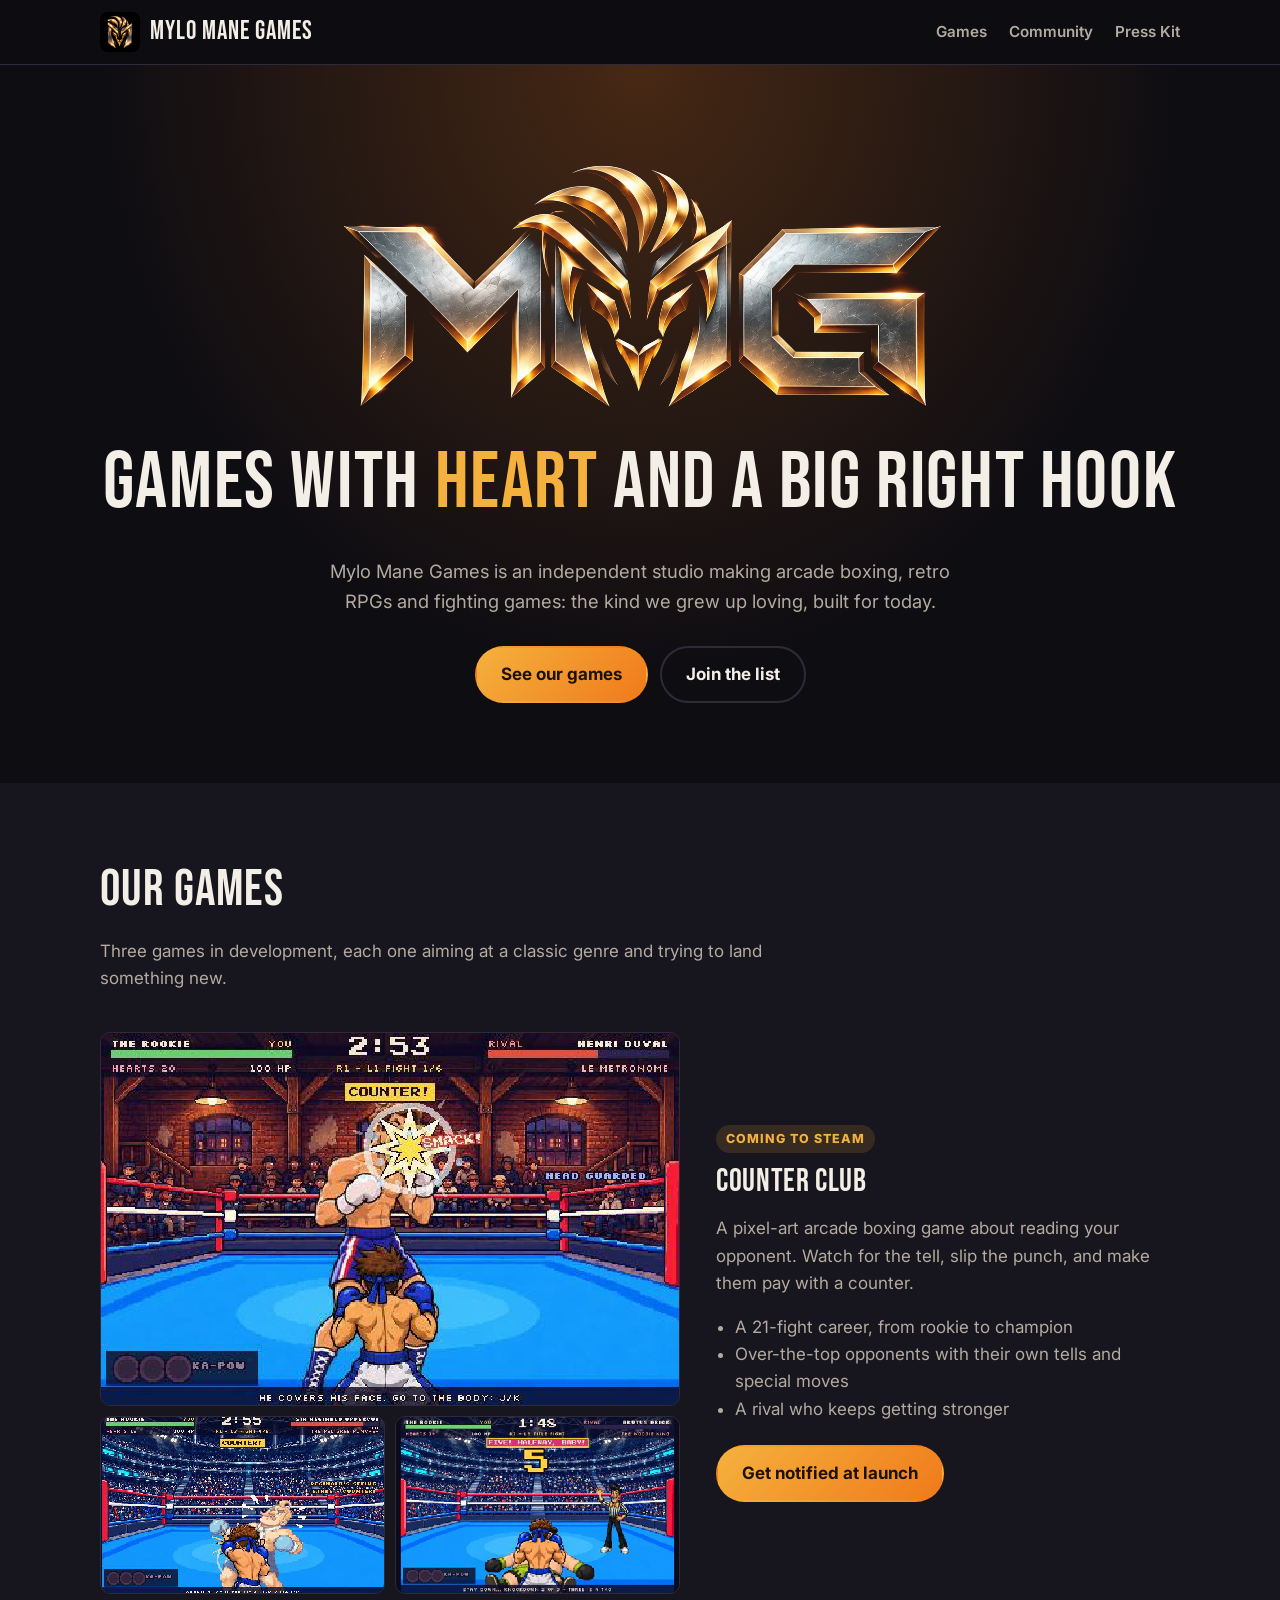
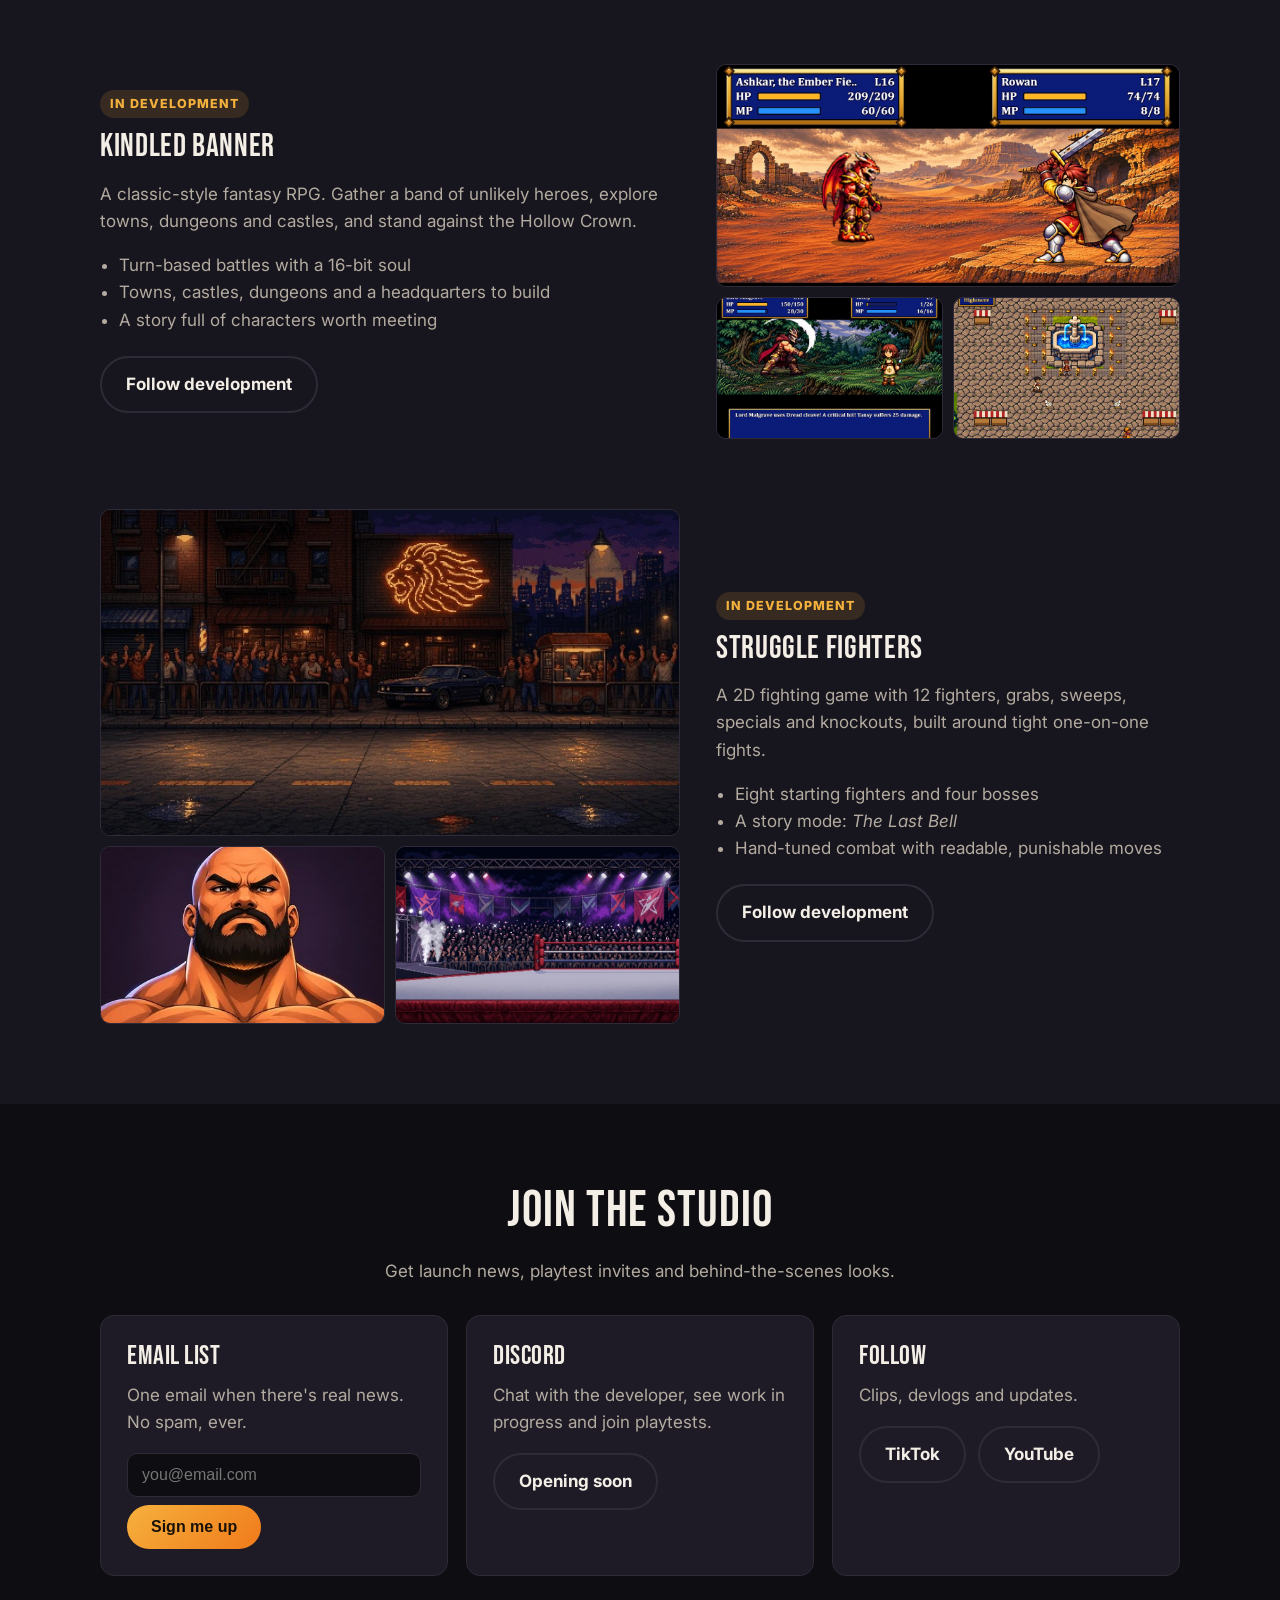
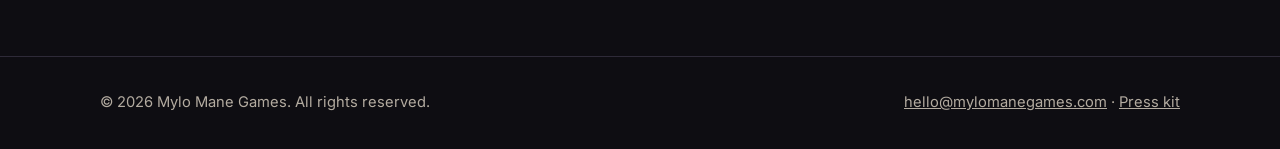
==== commit ca9c287d: "Kindled Banner lead image: Rowan vs. Ashkar, the Ember Fiend Replaces the placeholder Yard Recruit e" ====
--- a/index.html
+++ b/index.html
@@ -65,7 +65,7 @@
 
         <article class="game flip">
           <div class="shots">
-            <img src="img/kb-1.jpg" alt="Kindled Banner: Rowan swings his sword in battle">
+            <img src="img/kb-1.jpg" alt="Kindled Banner: Rowan raises his sword against Ashkar, the Ember Fiend">
             <img src="img/kb-2.jpg" alt="Kindled Banner: a battle against Lord Malgrave">
             <img src="img/kb-3.jpg" alt="Kindled Banner: the town square of Highmere">
           </div>
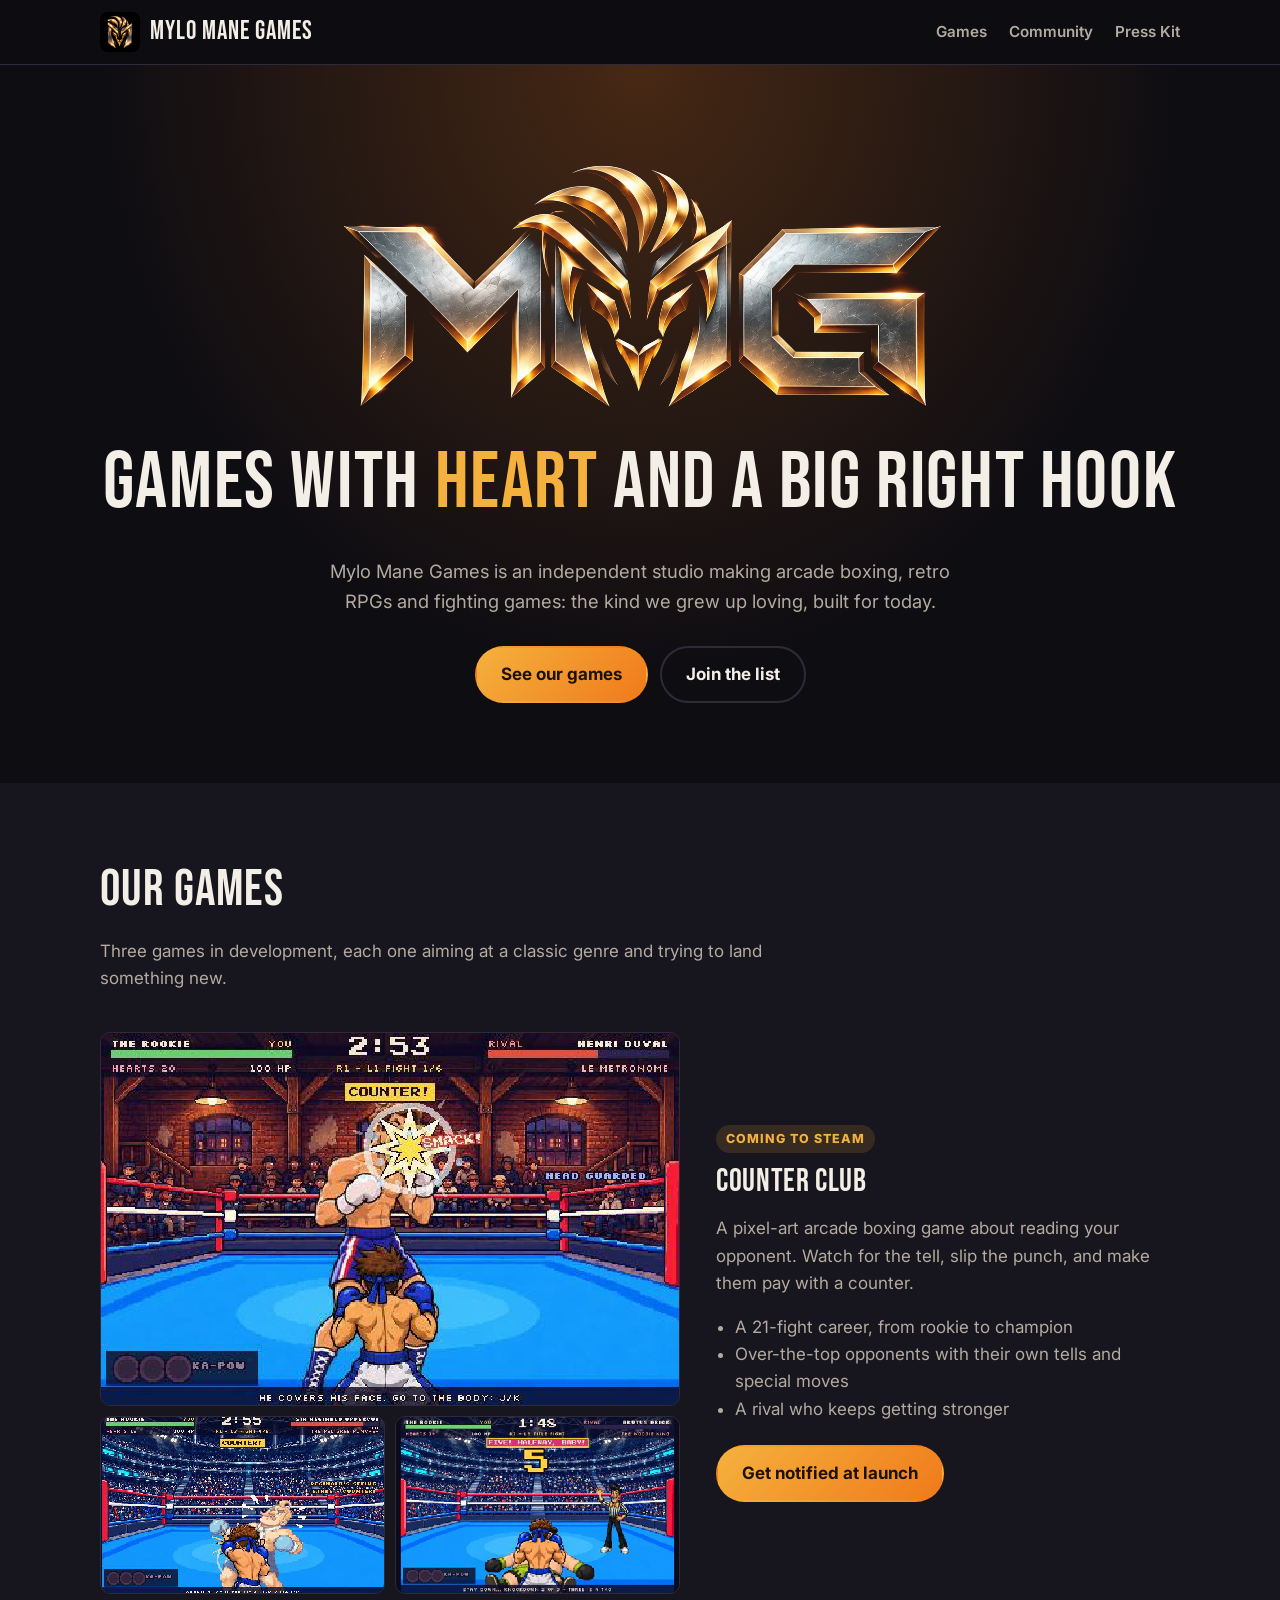
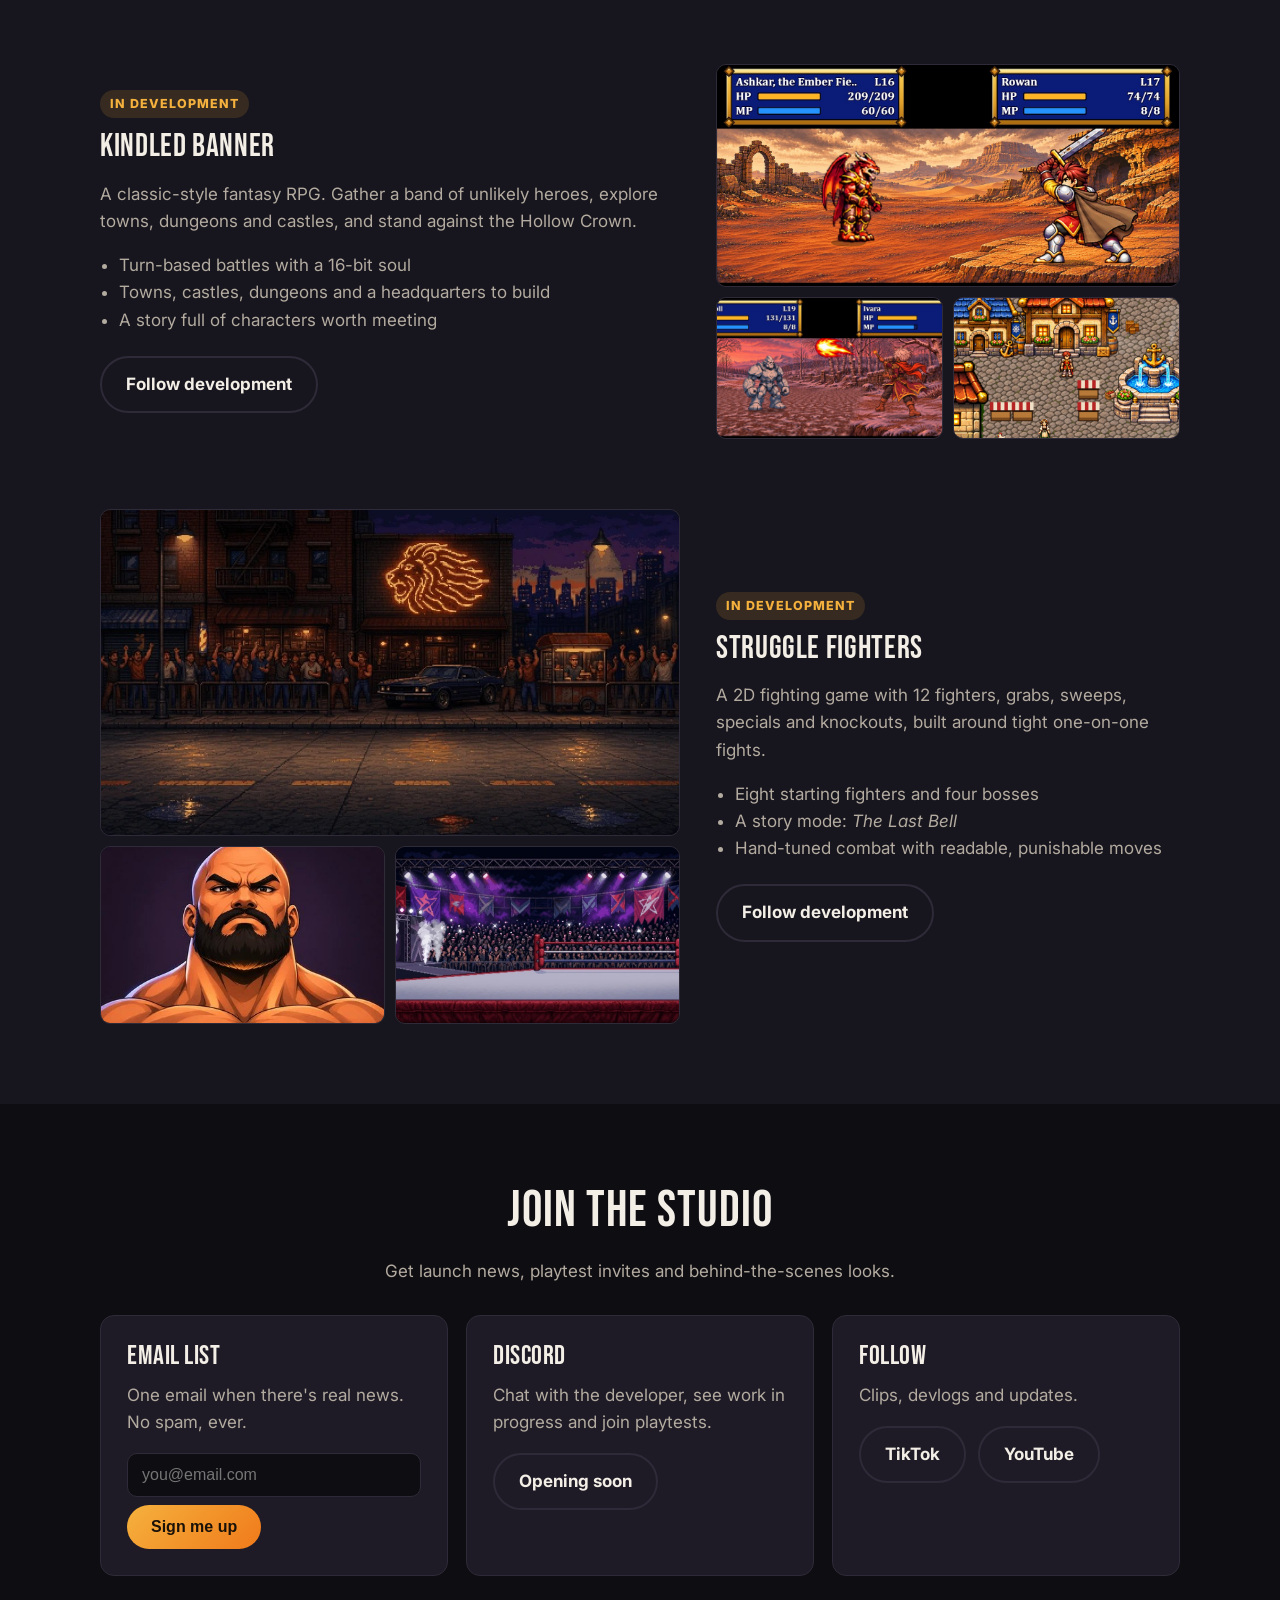
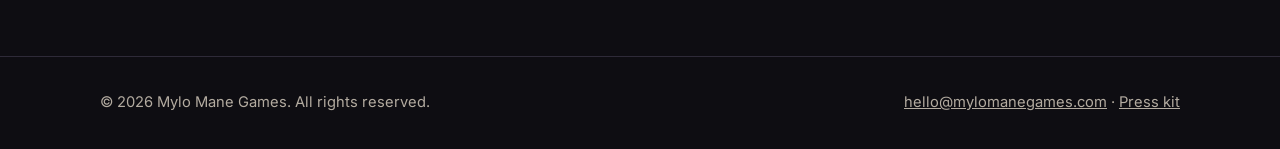
==== commit 85be02c5: "Update Kindled Banner image descriptions Co-Authored-By: Claude Opus 5.5 <noreply@anthropic.com>" ====
--- a/index.html
+++ b/index.html
@@ -66,8 +66,8 @@
         <article class="game flip">
           <div class="shots">
             <img src="img/kb-1.jpg" alt="Kindled Banner: Rowan raises his sword against Ashkar, the Ember Fiend">
-            <img src="img/kb-2.jpg" alt="Kindled Banner: a battle against Lord Malgrave">
-            <img src="img/kb-3.jpg" alt="Kindled Banner: the town square of Highmere">
+            <img src="img/kb-2.jpg" alt="Kindled Banner: Ivara hurls a fireball at an Ice Troll">
+            <img src="img/kb-3.jpg" alt="Kindled Banner: the harbor town square of Saltmere">
           </div>
           <div>
             <span class="tag">In development</span>
